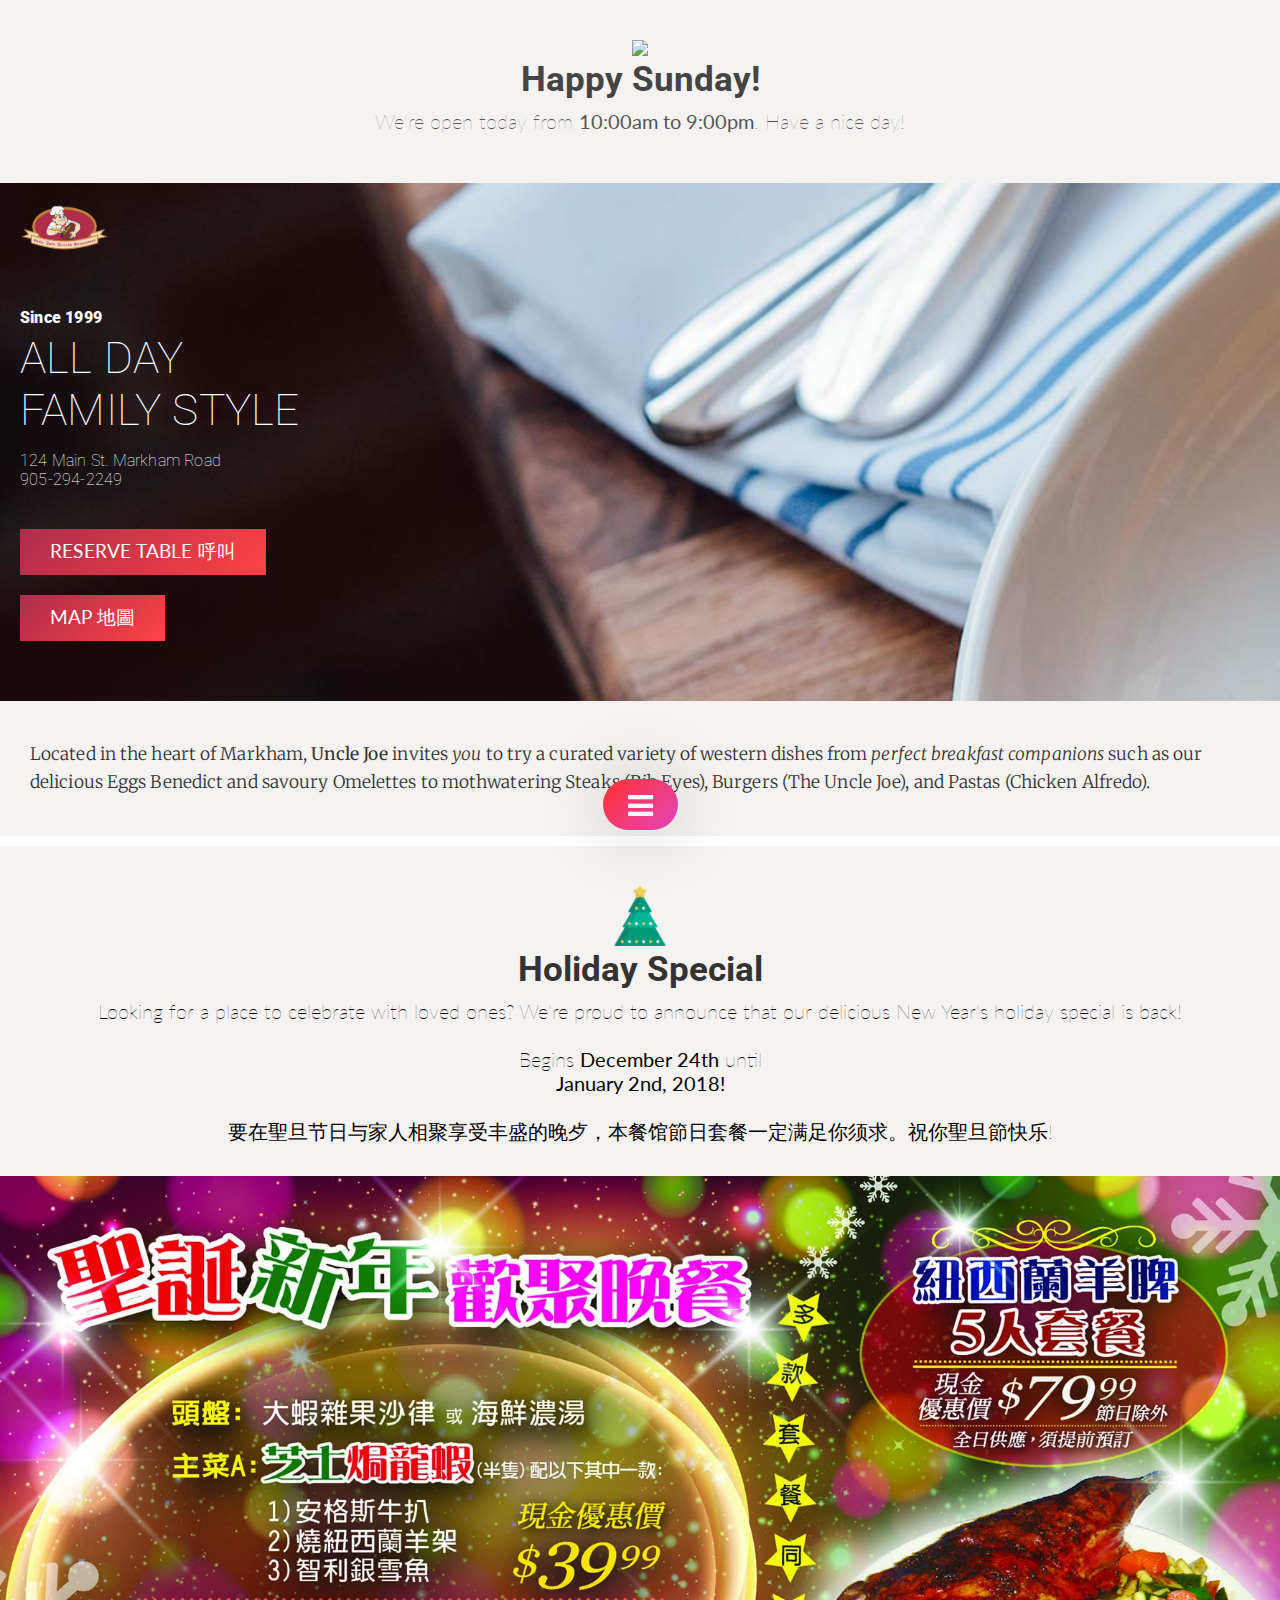
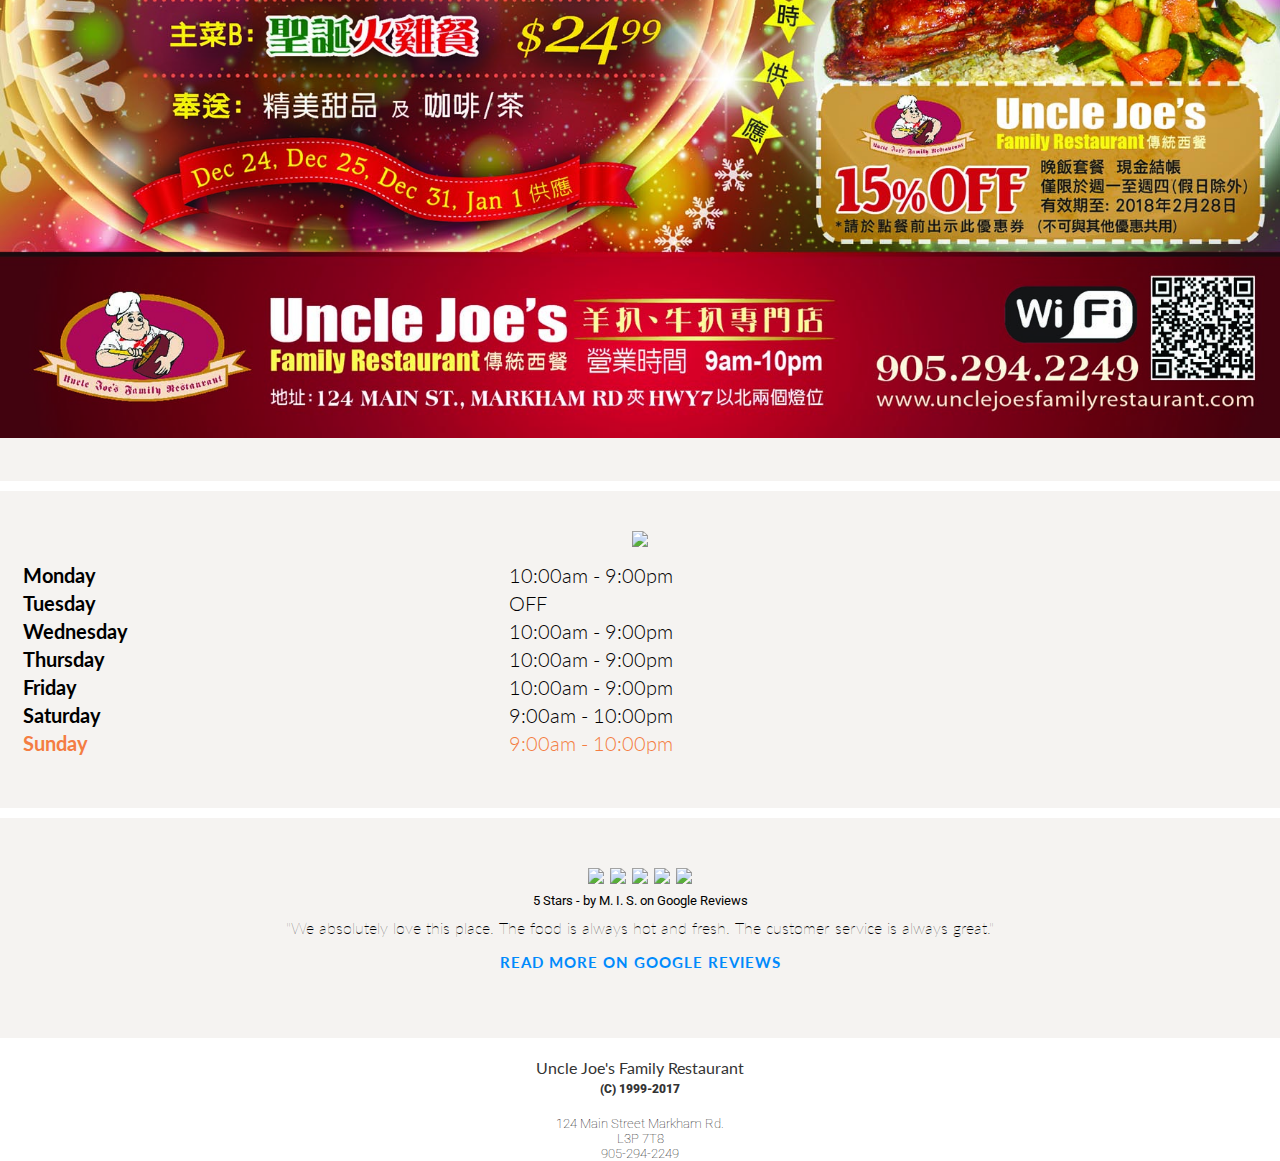
==== index.html @ c47561c3 "decreased happy monday contrast" ====
<!DOCTYPE HTML>
<html>

	<head>
		<title>Uncle Joe's Family Restaurant</title>
        
        <meta charset="UTF-8">
        <meta name="description" content="Free Web tutorials">
        <meta name="keywords" content="HTML,CSS,XML,JavaScript">
        <meta name="author" content="John Doe">
        <meta name="viewport" content="width=device-width, initial-scale=1.0, viewport-fit=cover">
        <META HTTP-EQUIV="CACHE-CONTROL" CONTENT="NO-CACHE">
        <META HTTP-EQUIV="EXPIRES" CONTENT="Mon, 22 Jul 2002 11:12:01 GMT">
        
		<link rel="stylesheet" type="text/css" href="styles.css?v=4" />
        <link href="https://fonts.googleapis.com/icon?family=Material+Icons" rel="stylesheet" />
        <link href="https://maxcdn.bootstrapcdn.com/font-awesome/4.7.0/css/font-awesome.min.css" rel="stylesheet" />
	</head>

	<body>
        
        <div class="navigation" id="nav-btn">
            <div class="navigation-btn">
                <div class="nav-btn-icon"><i class="fa fa-bars fa-2x"></i></div>
            </div>
        </div>
        
        <div class="menu-popup-bg" id="menu-popup-bg"></div>
        
        <div class="menu-popup" id="menu-popup">
            
            <div class="menu-popup-top">
                <div class="menu-popup-header">
                    <img src="logo.png" style="width: 60px">
                </div>

                <div class="menu-popup-links">
                    <div class="menu-popup-singlelink">Uncle Joe's Family Restaurant</div>
                </div>
            </div>
            
            <div class="menu-popup-bottom">
                
                <div class="menu-popup-btn">
                    <img src="emojis/fork_and_knife.png" style="height:45px;">
                    <div class="menu-popup-label">
                        
                    </div>
                </div>
                
                <a href="http://maps.apple.com/?daddr=Uncle+Joe’s+Family+Restaurant&sll=43.8783547,-79.2634692&z=17&t=s" target="_blank">
                    <div class="menu-popup-btn menu-popup-btn-highlight">
                        <i class="fa fa-location-arrow fa-2x" style="menu-popup-icon"></i>
                        <div class="menu-popup-label">
                            Location
                        </div>
                    </div>
                </a>
                
                <a href="tel:+19052942249" target="_blank">
                    <div class="menu-popup-btn">
                        <i class="fa fa-phone fa-2x" style="menu-popup-icon"></i>
                        <div class="menu-popup-label">
                            Call
                        </div>
                    </div>
                </a>
                
            </div>
            
            <div class="menu-popup-bottom">
                <a href="https://www.facebook.com/ujmarkham" target="_blank">
                    <div class="menu-popup-btn">
                        <i class="fa fa-facebook-square fa-2x" style="menu-popup-icon"></i>
                        <div class="menu-popup-label">
                            Facebook
                        </div>
                    </div>
                </a>
                
                <a href="https://www.instagram.com/ujmarkham/" target="_blank">
                    <div class="menu-popup-btn">
                        <i class="fa fa-instagram fa-2x" style="menu-popup-icon"></i>
                        <div class="menu-popup-label">
                            Instagram
                        </div>
                    </div>
                </a>
                
                <div class="menu-popup-btn" id="menu-popup-close">
                    <i class="fa fa-times fa-2x" style="menu-popup-icon"></i>
                    <div class="menu-popup-label">
                        Close
                    </div>
                </div>
            </div>
            
            <div class="menu-popup-spacing-bottom"></div>
            
        </div>
        
        <div class="pod pod-bg-cream" style="text-align: center; margin-top: 0; color:#555">
            <div id="dynamic-emoji">
                
            </div>
            <div class="pod-title" id="dynamic-day" style="color: #444">
                Happy {Day}!
            </div>
            <div class="pod-content" id="dynamic-text">
                {Day text}
            </div>
        </div>
        
		<div class="pad">
            
            <a href="/index.htm">
                <div class="logo">
                    <img src="logo.png" style="height: 50px;">
                </div>
            </a>
            
			<div class="pad-description">
                Since 1999
			</div>

			<div class="pad-title">
                ALL DAY<br>FAMILY STYLE
			</div>
            
            <div class="pad-address">
                124 Main St. Markham Road<br>
                905-294-2249
            </div>
            
            <div class="pad-btn-full">
                <a href="tel:+19052942249">
                    <div class="pad-btn">
                        RESERVE TABLE 呼叫
                    </div>
                </a>
            </div>
            
            <div class="pad-btn-full">
                <a href="http://maps.apple.com/?daddr=Uncle+Joe’s+Family+Restaurant&sll=43.8783547,-79.2634692&z=17&t=s">
                    <div class="pad-btn">
                        MAP 地圖
                    </div>
                </a>
            </div>

		</div>
        
        <div class="pod pod-bg-cream" style="text-align: center; margin-top: 0">
            <div class="pod-content-description">
                Located in the heart of Markham, <b>Uncle Joe</b> invites <i>you</i> to try a curated variety of western dishes from <i>perfect breakfast companions</i> such as our delicious Eggs Benedict and savoury Omelettes to mothwatering Steaks (Rib Eyes), Burgers (The Uncle Joe), and Pastas (Chicken Alfredo).
            </div>
        </div>
        
        <div class="pod pod-bg-cream" style="text-align: center">
            <img src="annual-specials/christmas-tree.png" style="width:60px;">
            <div class="pod-title">
                Holiday Special
            </div>
            <div class="pod-content">
                Looking for a place to celebrate with loved ones? We're proud to announce that our delicious New Year's holiday special is back!<br><br>
                Begins <b>December 24th</b> until<br><b>January 2nd, 2018!</b><br><br>
                
                要在聖旦节日与家人相聚享受丰盛的晚歺，本餐馆節日套餐一定满足你须求。祝你聖旦節快乐!
            </div>
            
            <a href="annual-specials/2017-christmas.jpg">
                <img src="annual-specials/2017-christmas.jpg" style="width: 100%; padding-top: 20px;">
            </a>
        </div>
        
        <div class="pod pod-bg-cream" style="text-align: center">
            <img src="annual-specials/clock.png" style="width:60px;">
            <div class="pod-content" style="text-align: left;">
                <table style="width:100%;">
                    <tr>
                        <th id="day-mon">Monday</th>
                        <th style="font-weight: 300" id="time-mon">10:00am - 9:00pm</th>
                    </tr>
                    <tr>
                        <th id="day-tue">Tuesday</th>
                        <th style="font-weight: 300" id="time-tue">OFF</th>
                    </tr>
                    <tr>
                        <th id="day-wed">Wednesday</th>
                        <th style="font-weight: 300" id="time-wed">10:00am - 9:00pm</th>
                    </tr>
                    <tr>
                        <th id="day-thur">Thursday</th>
                        <th style="font-weight: 300" id="time-thur">10:00am - 9:00pm</th>
                    </tr>
                    <tr>
                        <th id="day-fri">Friday</th>
                        <th style="font-weight: 300" id="time-fri">10:00am - 9:00pm</th>
                    </tr>
                    <tr>
                        <th id="day-sat">Saturday</th>
                        <th style="font-weight: 300" id="time-sat">9:00am - 10:00pm</th>
                    </tr>
                    <tr>
                        <th id="day-sun">Sunday</th>
                        <th style="font-weight: 300" id="time-sun">9:00am - 10:00pm</th>
                    </tr>
                </table>
            </div>
        </div>
        
        <div class="pod">
            
            <div class="pod-content">
                <div class="pod-review">
                    <img src="http://icons.iconarchive.com/icons/paomedia/small-n-flat/256/star-icon.png" class="pod-star">
                    <img src="http://icons.iconarchive.com/icons/paomedia/small-n-flat/256/star-icon.png" class="pod-star">
                    <img src="http://icons.iconarchive.com/icons/paomedia/small-n-flat/256/star-icon.png" class="pod-star">
                    <img src="http://icons.iconarchive.com/icons/paomedia/small-n-flat/256/star-icon.png" class="pod-star">
                    <img src="http://icons.iconarchive.com/icons/paomedia/small-n-flat/256/star-icon.png" class="pod-star">
                    <div class="pod-review-stars">
                        5 Stars - by M. I. S. on Google Reviews
                    </div>
                    <div class="pod-review-review">
                        "We absolutely love this place. The food is always hot and fresh. The customer service is always great."
                    </div>
                    <a href="https://g.co/kgs/nh6HyL" target="_blank">
                        <div class="pod-btn">
                            READ MORE ON GOOGLE REVIEWS
                        </div>
                    </a>
                </div>
            </div>
        
        </div>
        
        <div class="footer">
            <div class="footer-text">
                Uncle Joe's Family Restaurant
            </div>
            <div class="footer-year">
                (C) 1999-2017
            </div>
            <div class="footer-address">
                124 Main Street Markham Rd.<br>
                L3P 7T8<br>
                905-294-2249
            </div>
        </div>
        
        <script src="https://ajax.googleapis.com/ajax/libs/jquery/3.2.1/jquery.min.js"></script>
        <script src="script.js?v=5"></script>
	</body>

</html>
---- styles.css ----
@import url('https://fonts.googleapis.com/css?family=Roboto:100,400,700,500|Lato:300,400|Merriweather:300');

html{
    height: 100%;
    width: 100%;
}

a {
    text-decoration: none;
}

body{
    padding: 0;
    margin: 0;
    background-color: #fff;
    height: 100%;
    width: 100%;
}

.navigation{
    position: fixed;
    z-index: 100;
    color: white;
    top: 20px;
    transition: 0.5s ease;
}

.nav-btn-icon{
    display: block;
    padding-top: 1pt;
}
.nav-btn-text{
    display: inline-block;
    padding-left: 5px;
    padding-top: 2px;
}

.navigation-btn{
    display: flex;
    vertical-align: middle;
    padding: 10px;
    padding-left: 25px;
    padding-right: 25px;
    
    /* Permalink - use to edit and share this gradient: http://colorzilla.com/gradient-editor/#ff3232+0,e244bb+100 */
    background: #ff3232; /* Old browsers */
    background: -moz-linear-gradient(-45deg, #ff3232 0%, #e244bb 100%); /* FF3.6-15 */
    background: -webkit-linear-gradient(-45deg, #ff3232 0%,#e244bb 100%); /* Chrome10-25,Safari5.1-6 */
    background: linear-gradient(135deg, #ff3232 0%,#e244bb 100%); /* W3C, IE10+, FF16+, Chrome26+, Opera12+, Safari7+ */
    filter: progid:DXImageTransform.Microsoft.gradient( startColorstr='#ff3232', endColorstr='#e244bb',GradientType=1 ); /* IE6-9 fallback on horizontal gradient */
    
    font-family: "Roboto";
    letter-spacing: 0.8;
    font-size: 11pt;
    border-radius: 100px;
    color: #fff;
    
    -webkit-box-shadow: 0px 0px 75px -10px rgba(0,0,0,0.4);
    -moz-box-shadow: 0px 0px 75px -10px rgba(0,0,0,0.4);
    box-shadow: 0px 0px 75px -10px rgba(0,0,0,0.4);
    
    cursor: pointer;
}


.menu-popup{
    position: fixed;
    width: 100%;
    background-color: white;
    font-family: 'Roboto';
    border-radius: 15px 15px 0px 0px;
    visibility: hidden;
    transition: 0.5s ease;
    z-index: 110;
}

.menu-popup-bg{
    width: 100%;
    height: 100%;
    background-color: rgba(0,0,0,0.5);
    position: fixed;
    z-index: 101;
    visibility: hidden;
    transition: 0.2s ease;
}

.menu-popup-top{
    display: flex;
    padding-left: 20px;
    padding-right: 20px;
    
    border-bottom-style: solid;
    border-bottom-width: 1pt;
    border-bottom-color: #ddd;
    
    margin-bottom: 10px;
}

.menu-popup-header{
    display: inline-block;
    padding-top: 10px;
    padding-bottom: 10px;
    text-align: left;
}

.menu-popup-links{
    display:inline-block;
    padding-top: 17px;
}

.menu-popup-singlelink{
    display: inline-block;
    font-family: 'Lato';
    font-weight: '400';
    letter-spacing: 0.5pt;
    color: #ae2d4b;
    padding-left: 14px;
    font-size: 11pt;
    /* cursor: pointer; */
}

.menu-popup-bottom{
    padding-left: 20px;
    padding-right: 20px;
    text-align: center;
    padding-bottom: 10px;
}


.menu-popup-spacing-bottom{
    padding: 20px;
}

.menu-popup-btn{
    color: #444;
    display: inline-block;
    background-color: #F5F3F1;
    width: 30%;
    text-align: center;
    padding-top: 5px;
    padding-bottom: 5px;
    border-radius: 5px;
    color: #ae2d4b;
    margin-right: 3px;
    cursor: pointer;
}

.menu-popup-btn-highlight{
    background: linear-gradient(135deg, #ff3232 0%,#e244bb 100%);
    color: #fff;
}

.menu-popup-icon{
    font-size: 56px !important;
}

.menu-popup-label{
    text-align: center;
    font-size: 10pt;
    font-weight: '100';
}

.pad{
    background-image: url('photos/header-sushi-thing.jpg'); /* https://urbandine.templates.editmysite.com/uploads/8/9/5/0/89502725/background-images/39374136.png */
    background-size: cover;
    
    padding-left: 20px;
    padding-bottom: 40px;
    padding-right: 20px;
    color: white;
    font-family: 'Roboto';
    letter-spacing: 0.2px;
}


.logo{
    margin-top: 20px;
    display: inline-block;
    font-family: 'Roboto';
    font-weight: 700;
    font-size: 14pt;
    color: #fff;
    letter-spacing: 0.6px;
}

.pad-description{
    padding-top: 50px;
    font-weight: 900;
}

.pad-address{
    padding-top: 15px;
    font-weight: 100;
    padding-bottom: 40px;
}

.pad-title{
    padding-top: 5px;
    font-weight: 100;
    font-size: 33pt;
}

.pad-btn-full{
    display: block;
}

.pad-btn{
    display: inline-block;
    padding: 10px;
    padding-left: 30px;
    padding-right: 30px;
    background-color: #fff;
    color: #333;
    font-family: 'Lato';
    
    /* Permalink - use to edit and share this gradient: http://colorzilla.com/gradient-editor/#ae2d4b+0,ff4245+100 */
    background: #ae2d4b; /* Old browsers */
    background: -moz-linear-gradient(-45deg, #ae2d4b 0%, #ff4245 100%); /* FF3.6-15 */
    background: -webkit-linear-gradient(-45deg, #ae2d4b 0%,#ff4245 100%); /* Chrome10-25,Safari5.1-6 */
    background: linear-gradient(135deg, #ae2d4b 0%,#ff4245 100%); /* W3C, IE10+, FF16+, Chrome26+, Opera12+, Safari7+ */
    filter: progid:DXImageTransform.Microsoft.gradient( startColorstr='#ae2d4b', endColorstr='#ff4245',GradientType=1 ); /* IE6-9 fallback on horizontal gradient */
    color: #fff;
    font-size: 14pt;
    
    margin-bottom: 20px;
}

.pad-btn:hover{
    margin-bottom: 0px;
    border-bottom: solid;
    border-width: 3px; /* .pad-btn's margin-bottom minus 3 */
    margin-bottom: 17px;
    border-color: #fff;
}

.pad-btn-clear{
    font-size: 10pt;
    margin-top: 30px;
    margin-right: 5px;
    display: inline-block;
    padding: 10px;
    padding-left: 20px;
    padding-right: 20px;
    color: #fff;
    border-width: 1px;
    border-bottom: solid;
    border-bottom-color: #B20606;
    border-color: rgba(255,255,255,0.7);;
    background-color: rgba(255,255,255,0.15);
    font-family: 'Lato';
    transition: 0.5s ease;
}

.pad-btn-clear:active{
    transition: 0.5s ease;
    background-color: rgba(255,255,255,0.5);
}

.pad-btn-clear:hover{
    transition: 0.5s ease;
    background-color: rgba(255,255,255,0.5);
}

.pod{
    background-color: #F5F3F1;
    margin-top: 10px;
    padding-top: 20px;
    padding-bottom: 20px;
    font-family: 'Lato';
    
    padding-top: 40px;
    padding-bottom: 40px;
}

.pod-subtitle{
    text-align: center;
    font-size: 10pt;
    font-family: 'Roboto';
    font-weight: 100;
    letter-spacing: 0.3px;
    color: #444;
    padding-bottom:10px;
}

.pod-star{
    width: 20px;
    padding-bottom: 5px;
}

.pod-title{
    font-size: 26pt;
    font-weight: 100;
    padding-left: 20px;
    padding-right: 20px;
    font-family: 'Roboto';
    color: #333;
    font-weight: 700;
}

.pod-content{
    padding-top: 10px;
    padding-bottom: 10px;
    padding-left: 20px;
    padding-right: 20px;
    font-family: 'Lato';
    font-weight: 100;
    font-size: 15pt;
}

.pod-content-description{
    padding-left: 30px;
    padding-right: 30px;
    text-align: left;
    font-family: 'Merriweather';
    font-weight: 100;
    font-size: 13pt;
    line-height: 1.6;
    letter-spacing: 0.1px;
    color: #333;
}

.pod-review{
    text-align: center;
}
.pod-review-stars{
    font-weight: 400;
    font-family: 'Roboto';
    letter-spacing: 0.5;
    font-size: 10pt;
}

.pod-review-review{
    margin-top: 10px;
    font-size: 12pt;
    font-family: 'Lato';
    font-weight: 100;
    padding-left: 20px;
    padding-right: 20px;
}

.pod-btn{
    display: inline-block;
    padding: 17px;
    padding-left: 35px;
    padding-right: 35px;
    color: #008AFC;
    font-family: 'Lato';
    font-weight: 700;
    letter-spacing: 1px;
    font-size: 11pt;
    border-radius: 150px;
}
.pod-review-source{
    
}

.pod-bg-cream{
    background-color: #F5F3F1;
}

.footer{
    margin: 20px;
    text-align: center;
    margin-bottom:140px;
}

.footer-text{
    font-family: 'Lato';
    color: #333;
}

.footer-year{
    font-family: 'Roboto';
    font-weight: 900;
    font-size: 9pt;
    letter-spacing: 0.5;
    padding-top: 5px;
    color: #333;
}

.footer-address{
    font-family: 'Roboto';
    font-weight: 100;
    padding-top: 20px;
    font-size: 10pt;
}
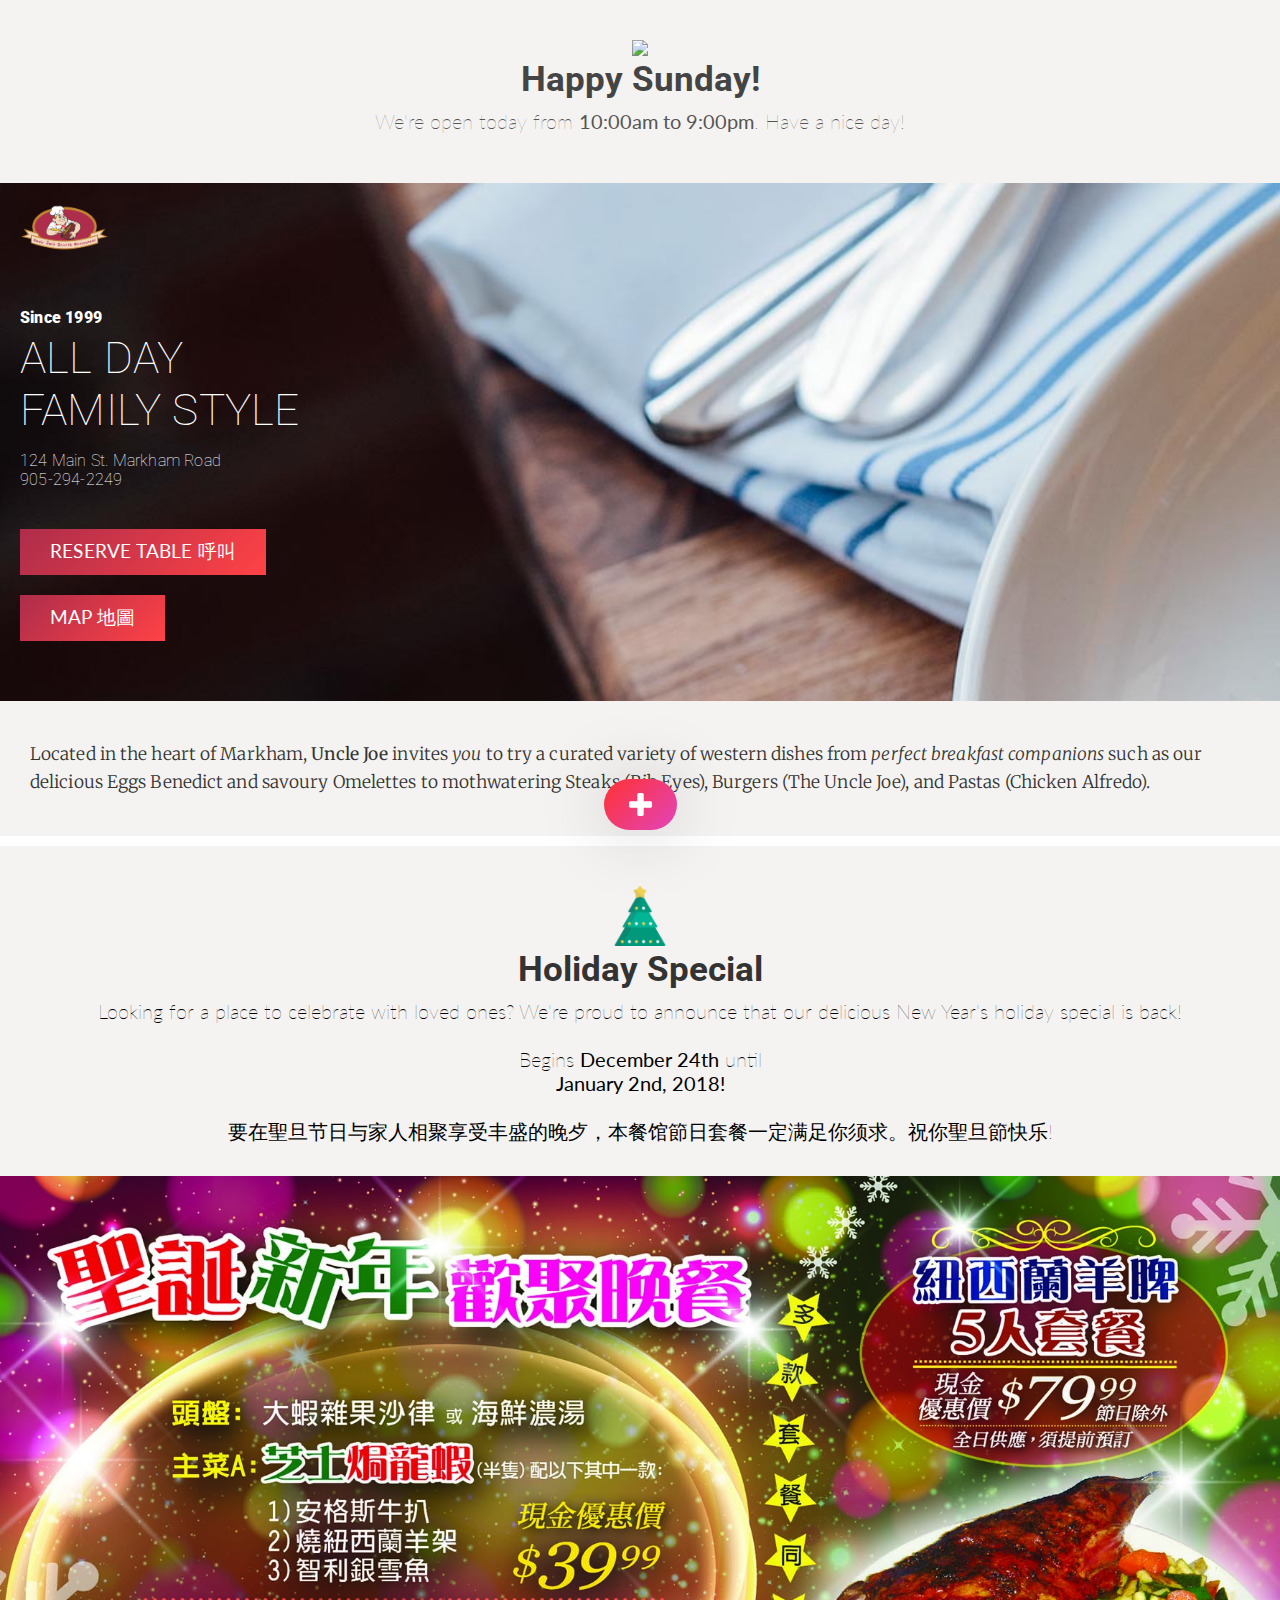
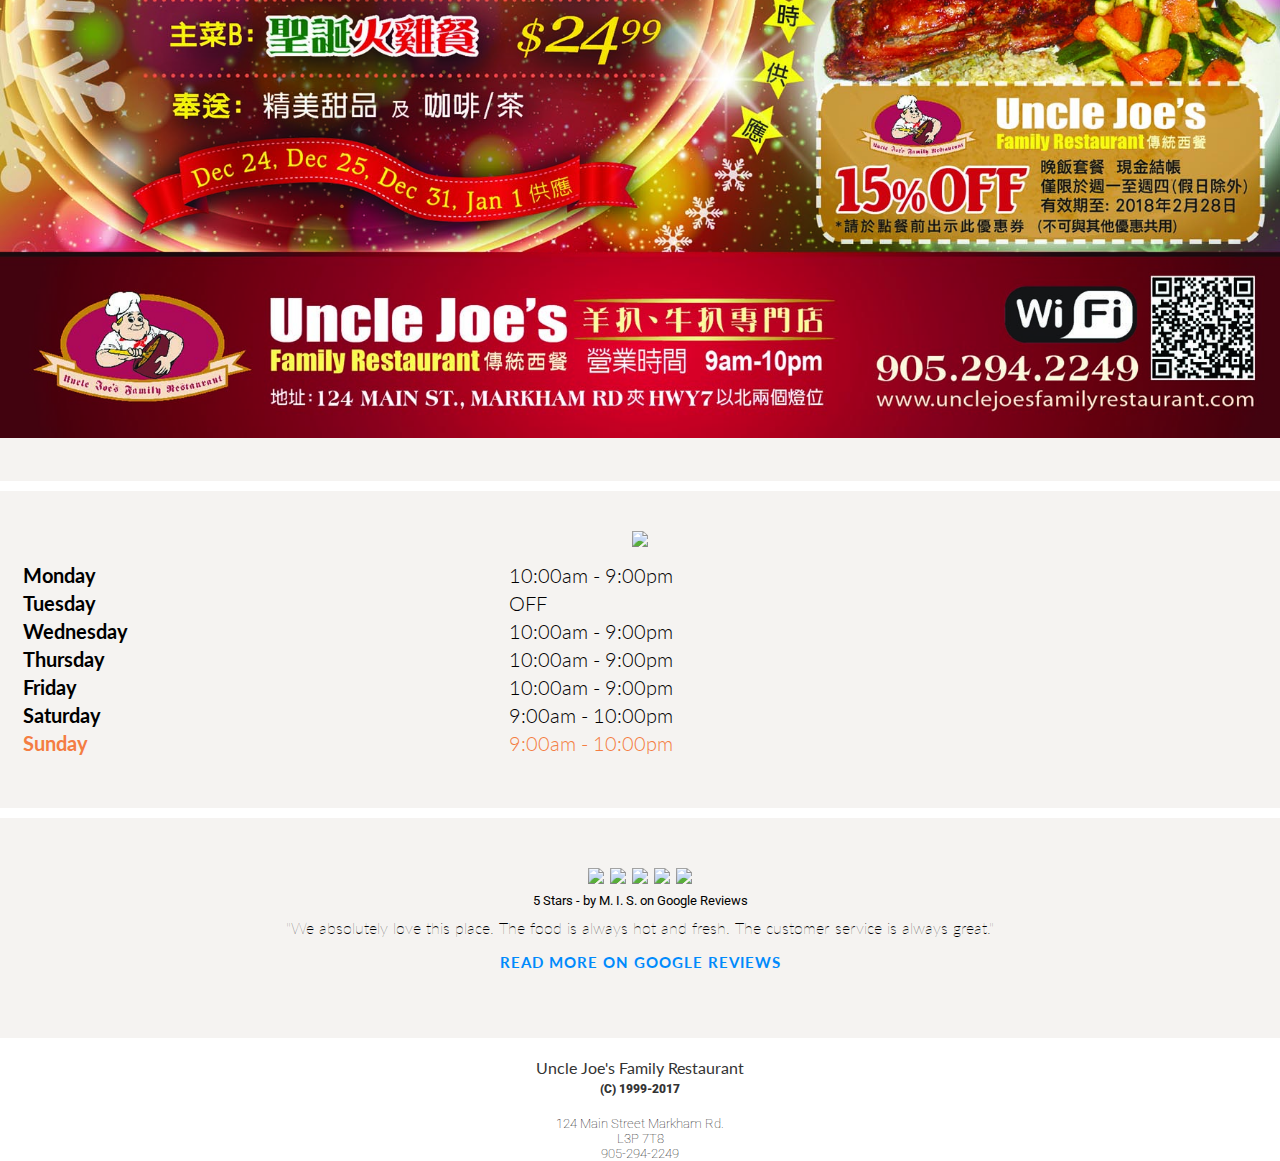
==== commit 7688fba8: "fixed invisible phone num" ====
--- a/index.html
+++ b/index.html
@@ -9,10 +9,8 @@
         <meta name="keywords" content="HTML,CSS,XML,JavaScript">
         <meta name="author" content="John Doe">
         <meta name="viewport" content="width=device-width, initial-scale=1.0, viewport-fit=cover">
-        <META HTTP-EQUIV="CACHE-CONTROL" CONTENT="NO-CACHE">
-        <META HTTP-EQUIV="EXPIRES" CONTENT="Mon, 22 Jul 2002 11:12:01 GMT">
-        
-		<link rel="stylesheet" type="text/css" href="styles.css?v=4" />
+        
+		<link rel="stylesheet" type="text/css" href="styles.css?v=7" />
         <link href="https://fonts.googleapis.com/icon?family=Material+Icons" rel="stylesheet" />
         <link href="https://maxcdn.bootstrapcdn.com/font-awesome/4.7.0/css/font-awesome.min.css" rel="stylesheet" />
 	</head>
@@ -21,7 +19,7 @@
         
         <div class="navigation" id="nav-btn">
             <div class="navigation-btn">
-                <div class="nav-btn-icon"><i class="fa fa-bars fa-2x"></i></div>
+                <div class="nav-btn-icon"><i class="fa fa-plus fa-2x"></i></div>
             </div>
         </div>
         
@@ -249,7 +247,7 @@
         </div>
         
         <script src="https://ajax.googleapis.com/ajax/libs/jquery/3.2.1/jquery.min.js"></script>
-        <script src="script.js?v=5"></script>
+        <script src="script.js?v=7"></script>
 	</body>
 
 </html>--- a/styles.css
+++ b/styles.css
@@ -128,7 +128,7 @@
 
 
 .menu-popup-spacing-bottom{
-    padding: 20px;
+    padding: 40px;
 }
 
 .menu-popup-btn{
@@ -192,6 +192,7 @@
     padding-top: 15px;
     font-weight: 100;
     padding-bottom: 40px;
+    color: white;
 }
 
 .pad-title{
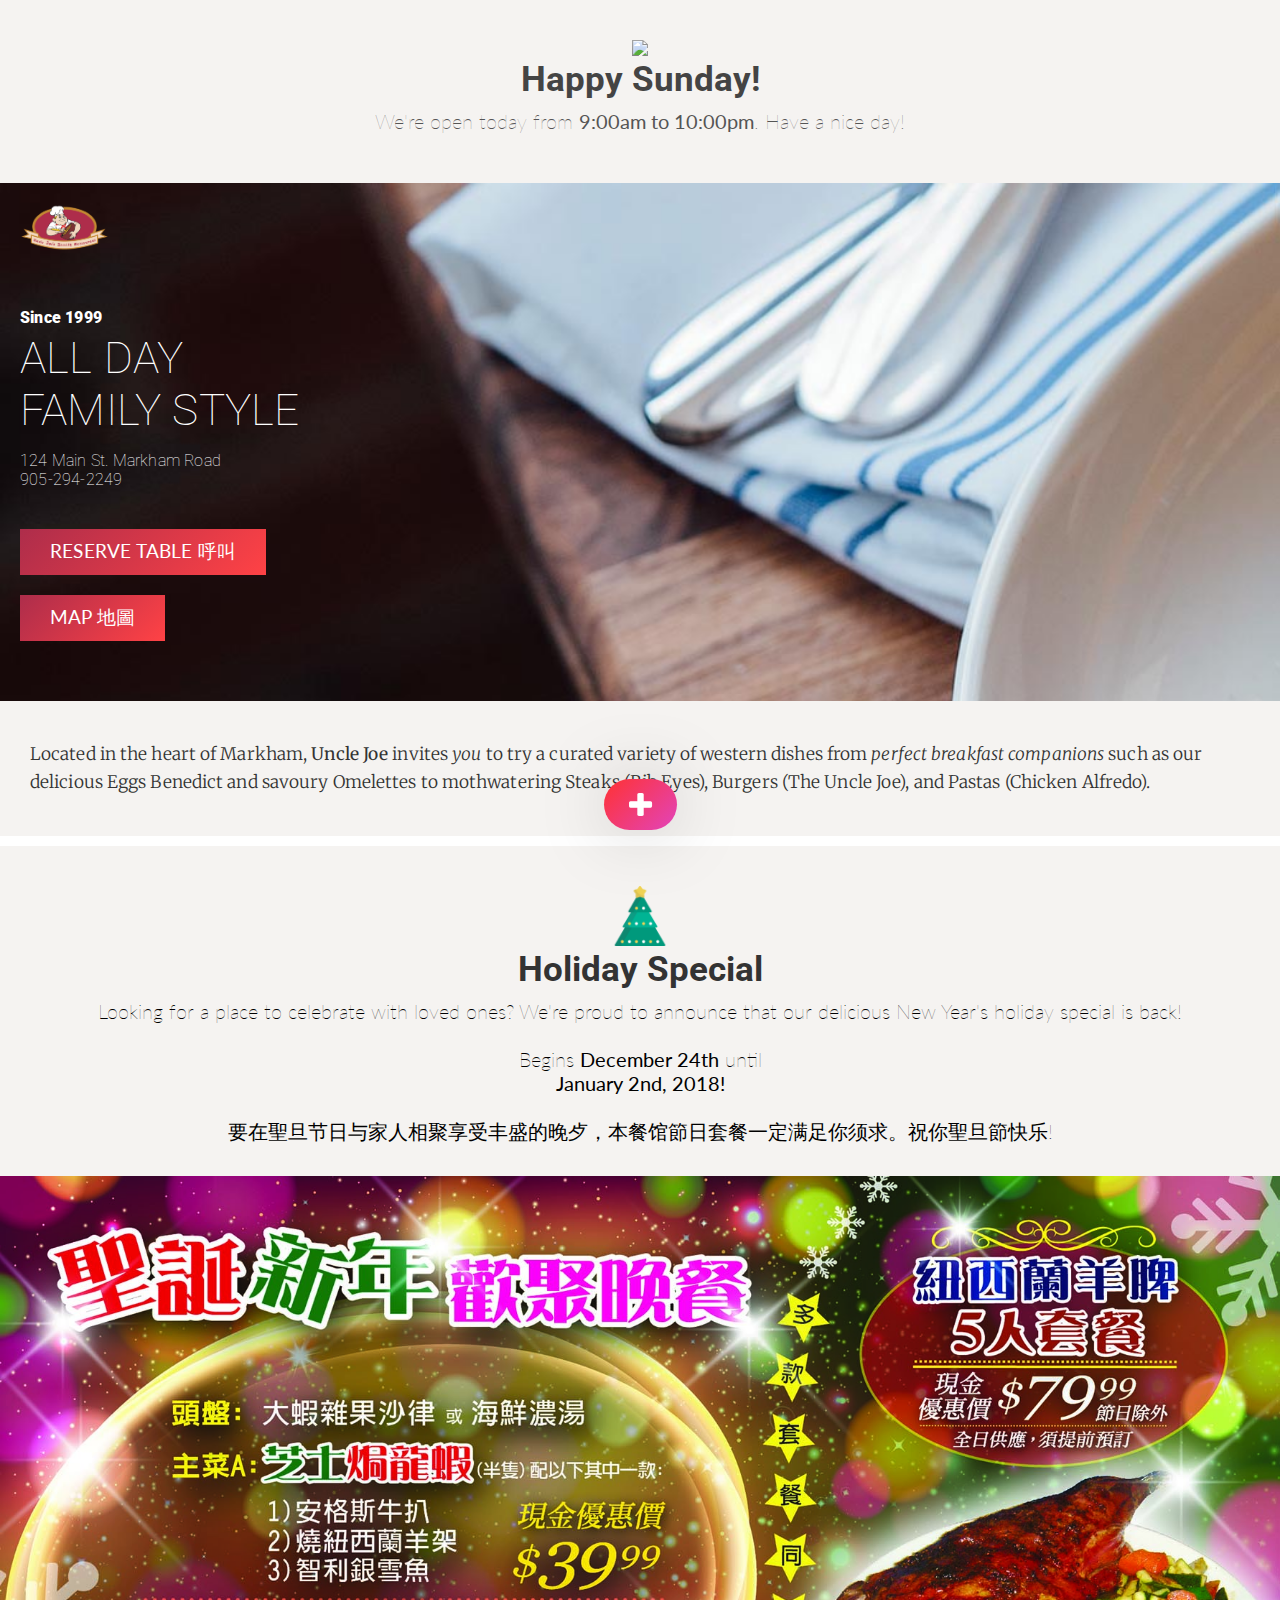
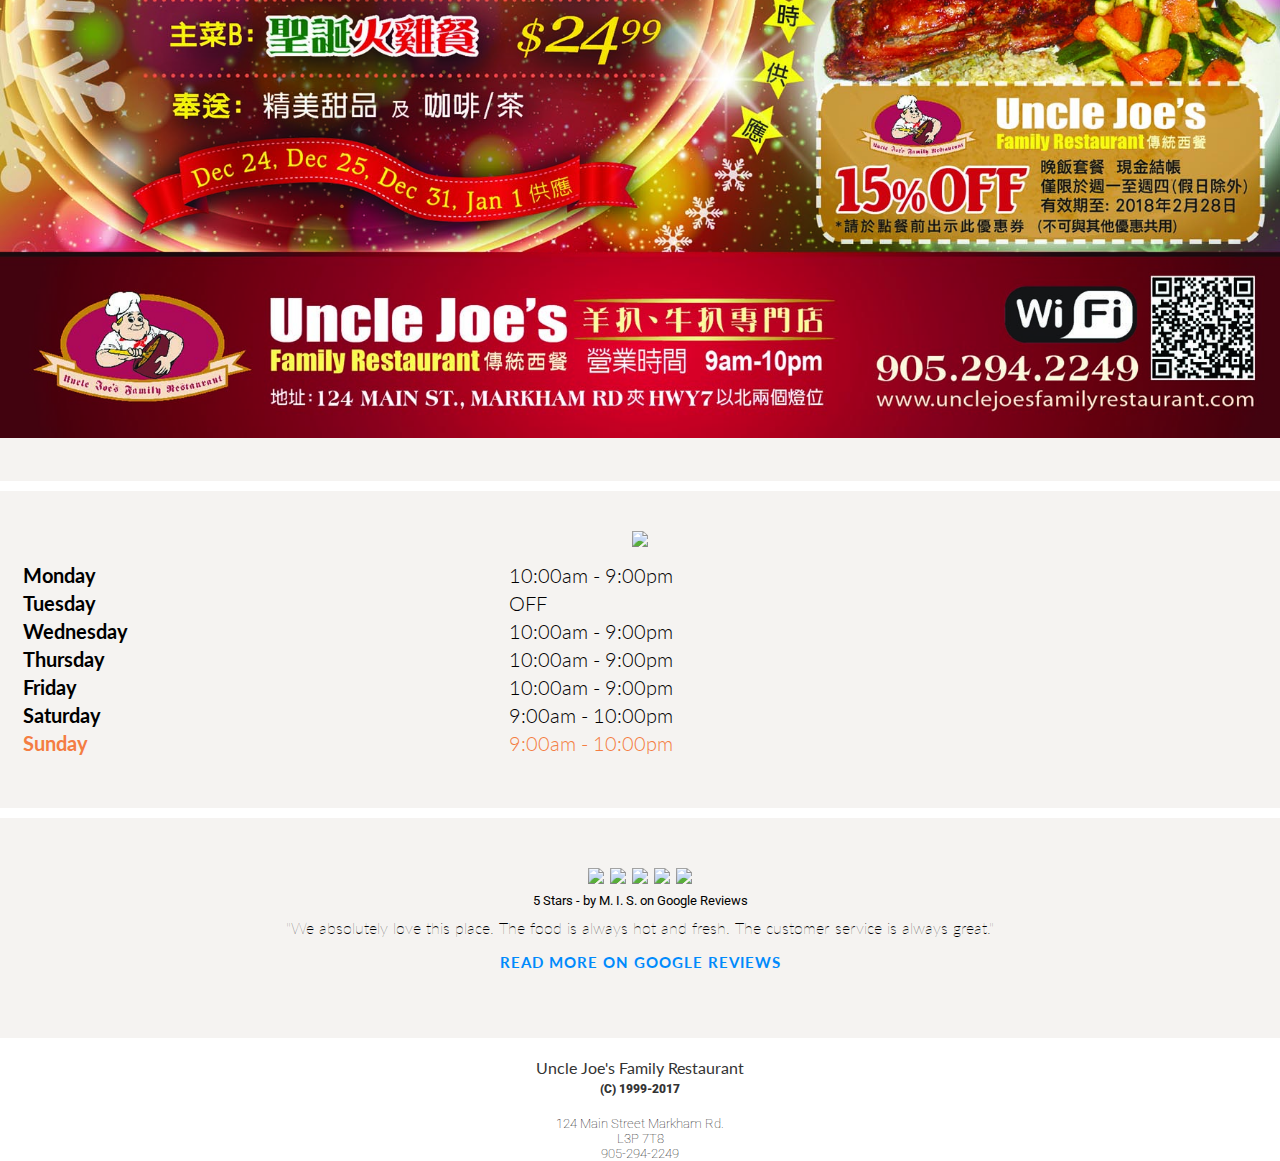
==== commit 61a9d900: "fixed day text" ====
--- a/index.html
+++ b/index.html
@@ -247,7 +247,7 @@
         </div>
         
         <script src="https://ajax.googleapis.com/ajax/libs/jquery/3.2.1/jquery.min.js"></script>
-        <script src="script.js?v=7"></script>
+        <script src="script.js?v=8"></script>
 	</body>
 
 </html>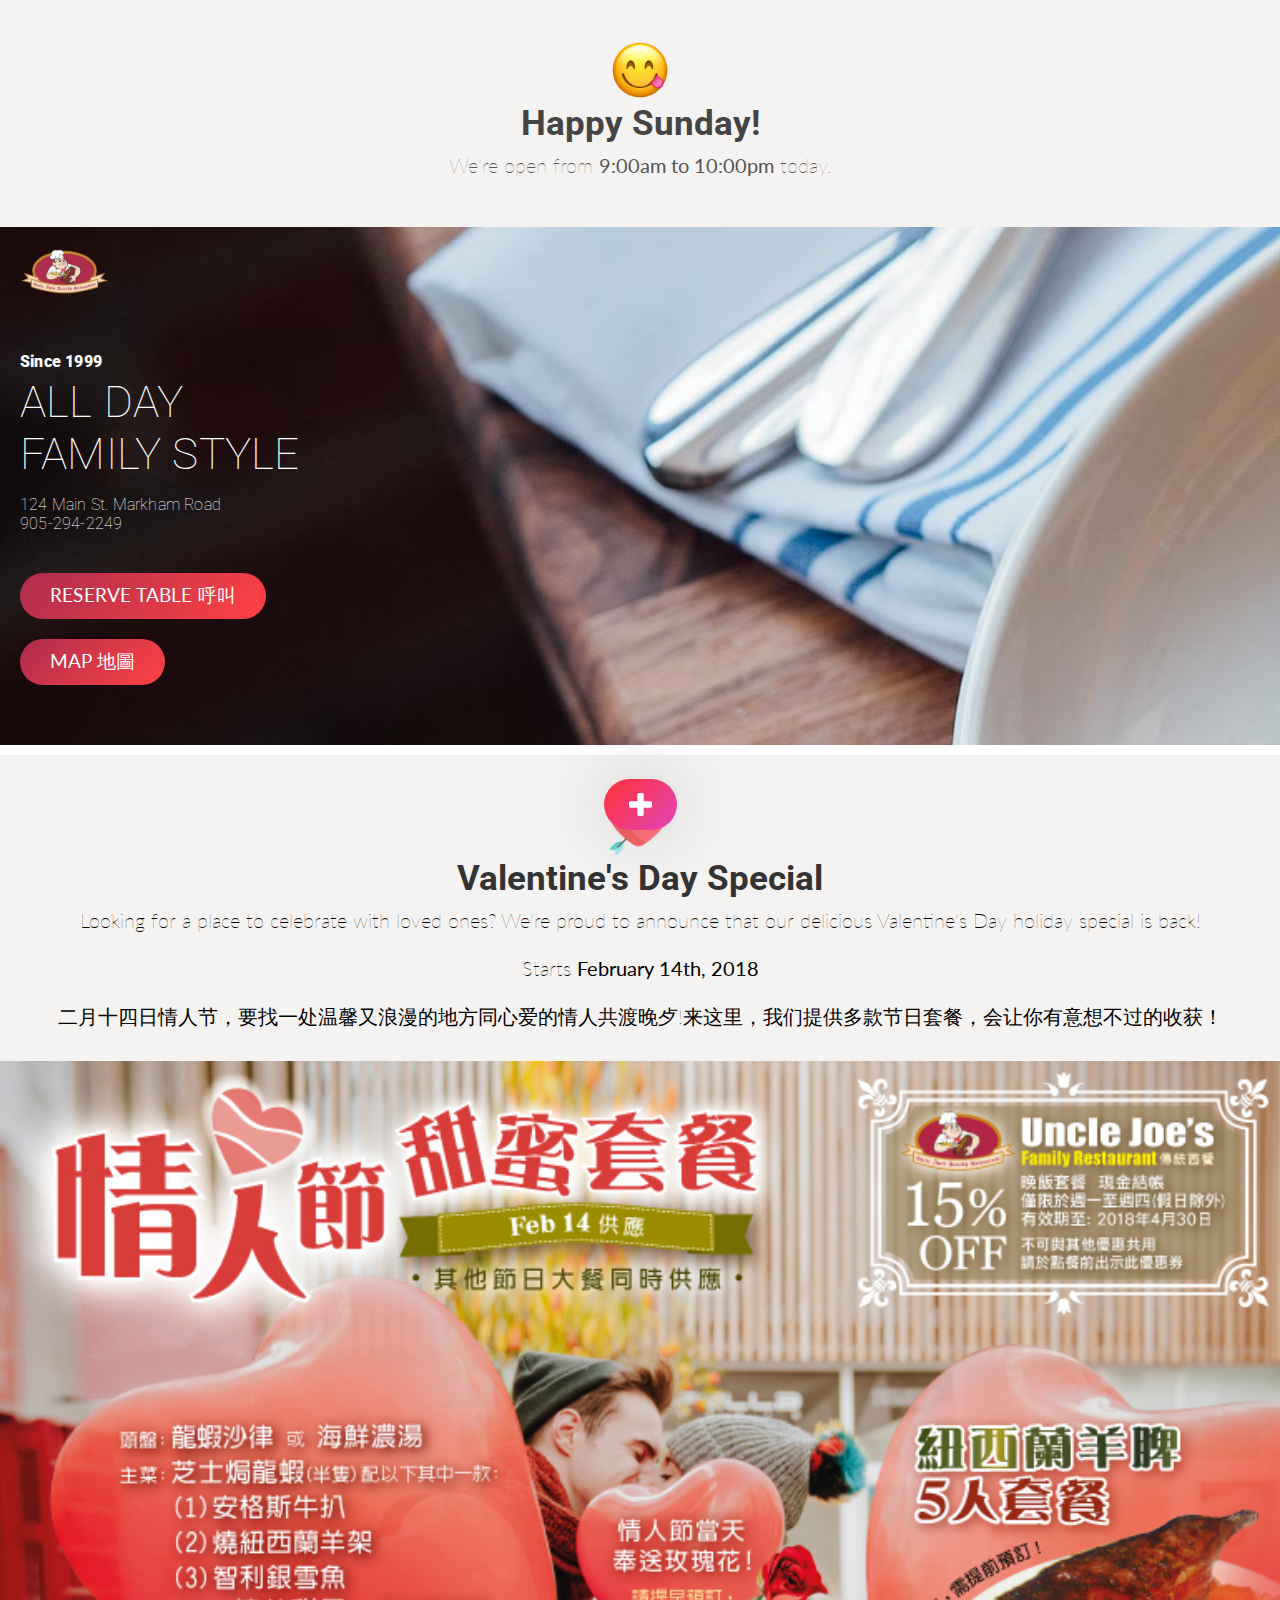
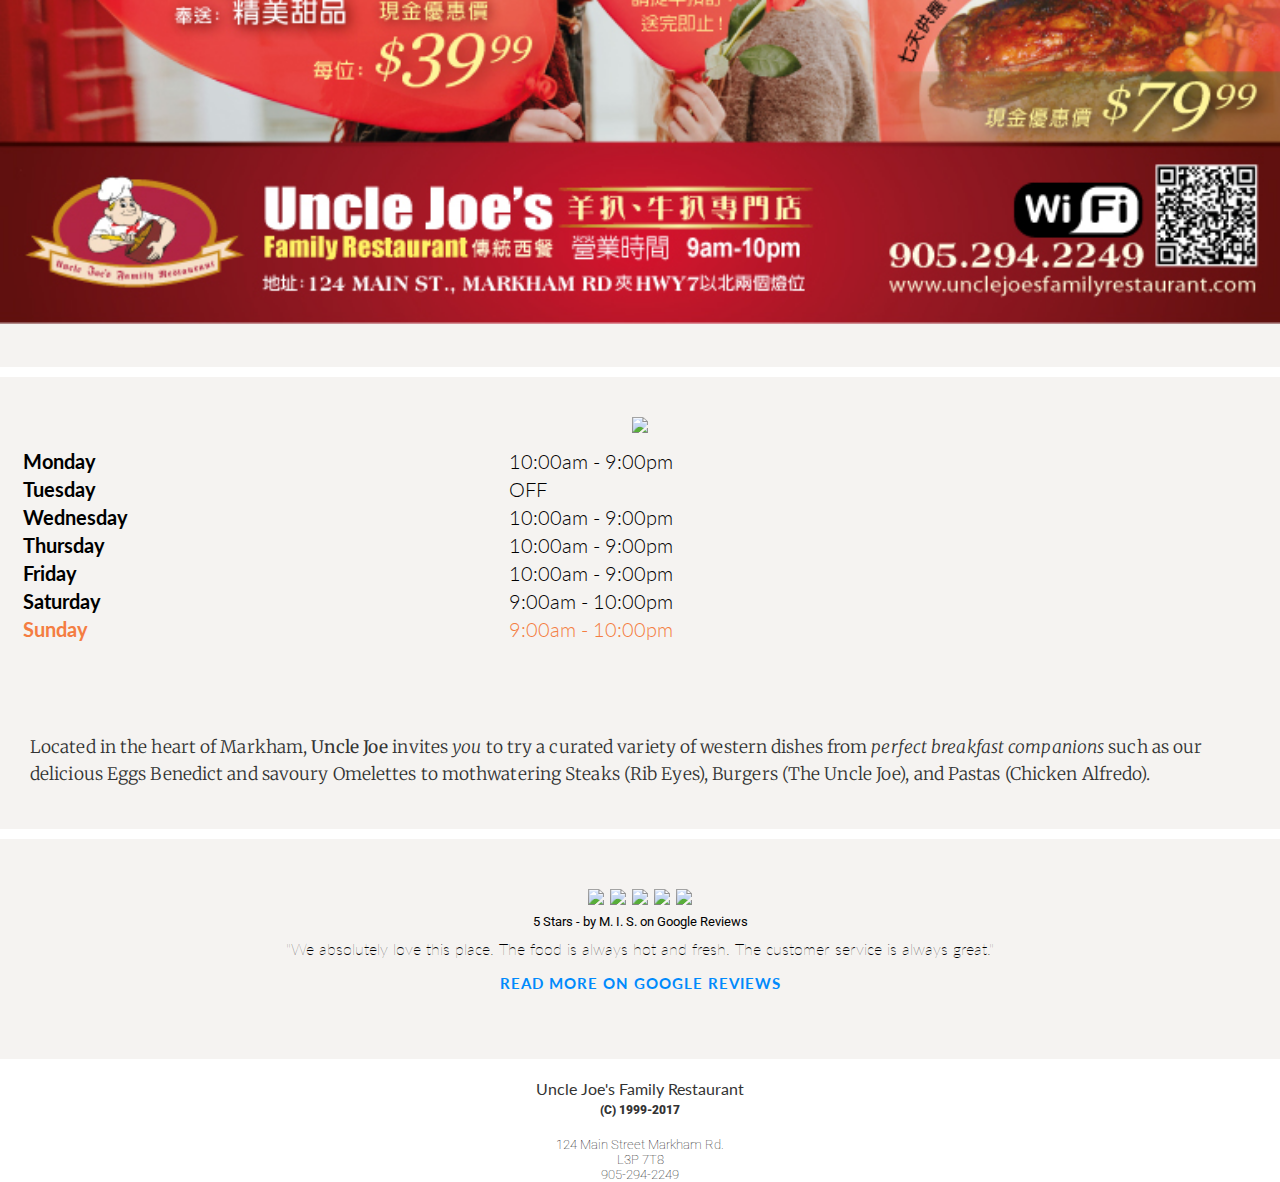
==== commit f4ae7a7a: "Valentines Day" ====
--- a/index.html
+++ b/index.html
@@ -5,13 +5,12 @@
 		<title>Uncle Joe's Family Restaurant</title>
         
         <meta charset="UTF-8">
-        <meta name="description" content="Free Web tutorials">
+        <meta name="description" content="Located on Main St. Uncle Joe invites you to try a curated variety of western dishes from perfect breakfast companions such as our delicious Eggs Benedict and savoury Omelettes to mothwatering Steaks (Rib Eyes), Burgers (The Uncle Joe), and Pastas (Chicken Alfredo).">
         <meta name="keywords" content="HTML,CSS,XML,JavaScript">
-        <meta name="author" content="John Doe">
+        <meta name="author" content="Mogen Cheng">
         <meta name="viewport" content="width=device-width, initial-scale=1.0, viewport-fit=cover">
         
 		<link rel="stylesheet" type="text/css" href="styles.css?v=7" />
-        <link href="https://fonts.googleapis.com/icon?family=Material+Icons" rel="stylesheet" />
         <link href="https://maxcdn.bootstrapcdn.com/font-awesome/4.7.0/css/font-awesome.min.css" rel="stylesheet" />
 	</head>
 
@@ -148,12 +147,7 @@
 
 		</div>
         
-        <div class="pod pod-bg-cream" style="text-align: center; margin-top: 0">
-            <div class="pod-content-description">
-                Located in the heart of Markham, <b>Uncle Joe</b> invites <i>you</i> to try a curated variety of western dishes from <i>perfect breakfast companions</i> such as our delicious Eggs Benedict and savoury Omelettes to mothwatering Steaks (Rib Eyes), Burgers (The Uncle Joe), and Pastas (Chicken Alfredo).
-            </div>
-        </div>
-        
+        <!-- Holiday Special
         <div class="pod pod-bg-cream" style="text-align: center">
             <img src="annual-specials/christmas-tree.png" style="width:60px;">
             <div class="pod-title">
@@ -170,6 +164,25 @@
                 <img src="annual-specials/2017-christmas.jpg" style="width: 100%; padding-top: 20px;">
             </a>
         </div>
+        -->
+        
+        <!-- Valentines Day Special -->
+        <div class="pod pod-bg-cream" style="text-align: center">
+            <img src="annual-specials/heart-outline.png" style="width:60px;">
+            <div class="pod-title">
+                Valentine's Day Special
+            </div>
+            <div class="pod-content">
+                Looking for a place to celebrate with loved ones? We're proud to announce that our delicious Valentine's Day holiday special is back!<br><br>
+                Starts <b>February 14th, 2018</b><br><br>
+                
+                二月十四日情人节，要找一处温馨又浪漫的地方同心爱的情人共渡晚歺!来这里，我们提供多款节日套餐，会让你有意想不过的收获！
+            </div>
+            
+            <a href="annual-specials/2018-valentines.jpg">
+                <img src="annual-specials/2018-valentines.jpg" style="width: 100%; padding-top: 20px;">
+            </a>
+        </div>
         
         <div class="pod pod-bg-cream" style="text-align: center">
             <img src="annual-specials/clock.png" style="width:60px;">
@@ -207,6 +220,12 @@
             </div>
         </div>
         
+        <div class="pod pod-bg-cream" style="text-align: center; margin-top: 0">
+            <div class="pod-content-description">
+                Located in the heart of Markham, <b>Uncle Joe</b> invites <i>you</i> to try a curated variety of western dishes from <i>perfect breakfast companions</i> such as our delicious Eggs Benedict and savoury Omelettes to mothwatering Steaks (Rib Eyes), Burgers (The Uncle Joe), and Pastas (Chicken Alfredo).
+            </div>
+        </div>
+        
         <div class="pod">
             
             <div class="pod-content">
@@ -247,7 +266,7 @@
         </div>
         
         <script src="https://ajax.googleapis.com/ajax/libs/jquery/3.2.1/jquery.min.js"></script>
-        <script src="script.js?v=8"></script>
+        <script src="script.js?v=9"></script>
 	</body>
 
 </html>--- a/styles.css
+++ b/styles.css
@@ -195,6 +195,17 @@
     color: white;
 }
 
+.pad-address:link{
+    color: white;
+}
+.pad-address:active{
+    color: white;
+}
+.pad-address:visited{
+    color: white;
+}
+
+
 .pad-title{
     padding-top: 5px;
     font-weight: 100;
@@ -209,6 +220,7 @@
     display: inline-block;
     padding: 10px;
     padding-left: 30px;
+    border-radius: 40px;
     padding-right: 30px;
     background-color: #fff;
     color: #333;
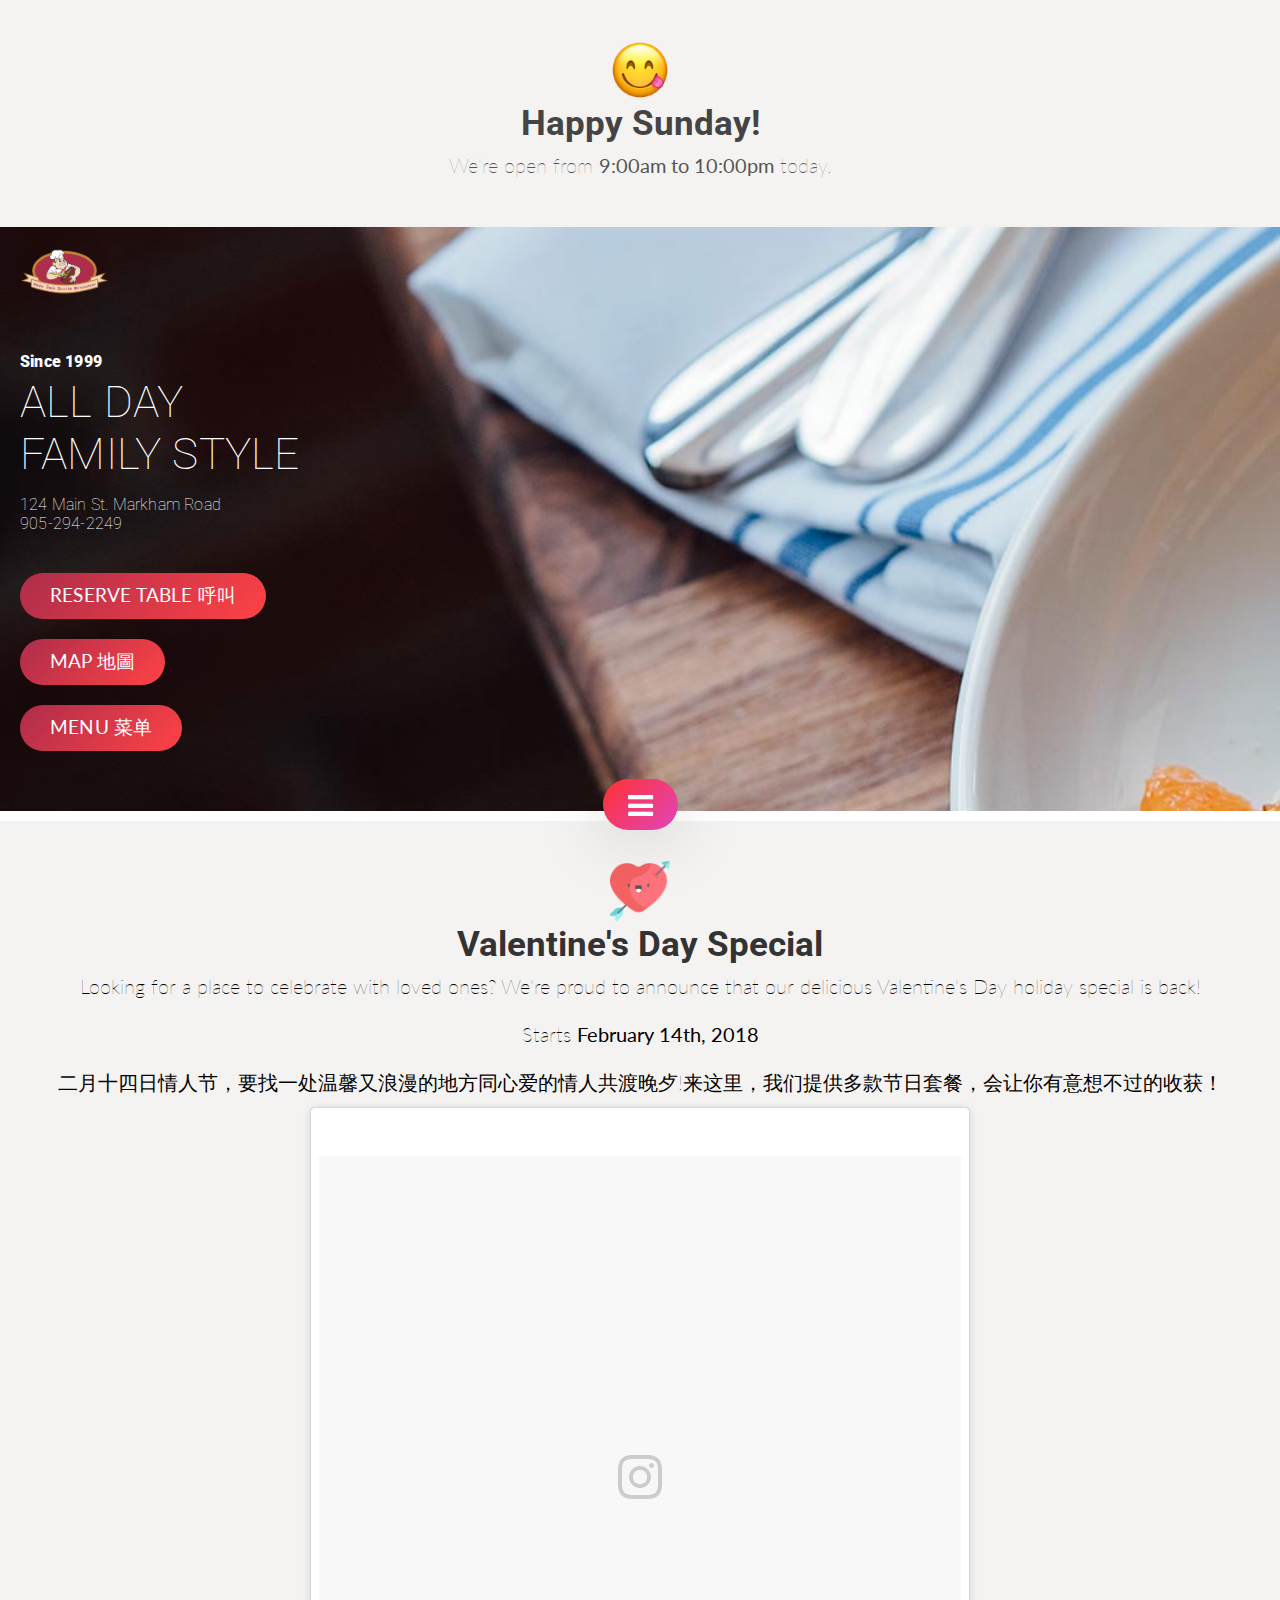
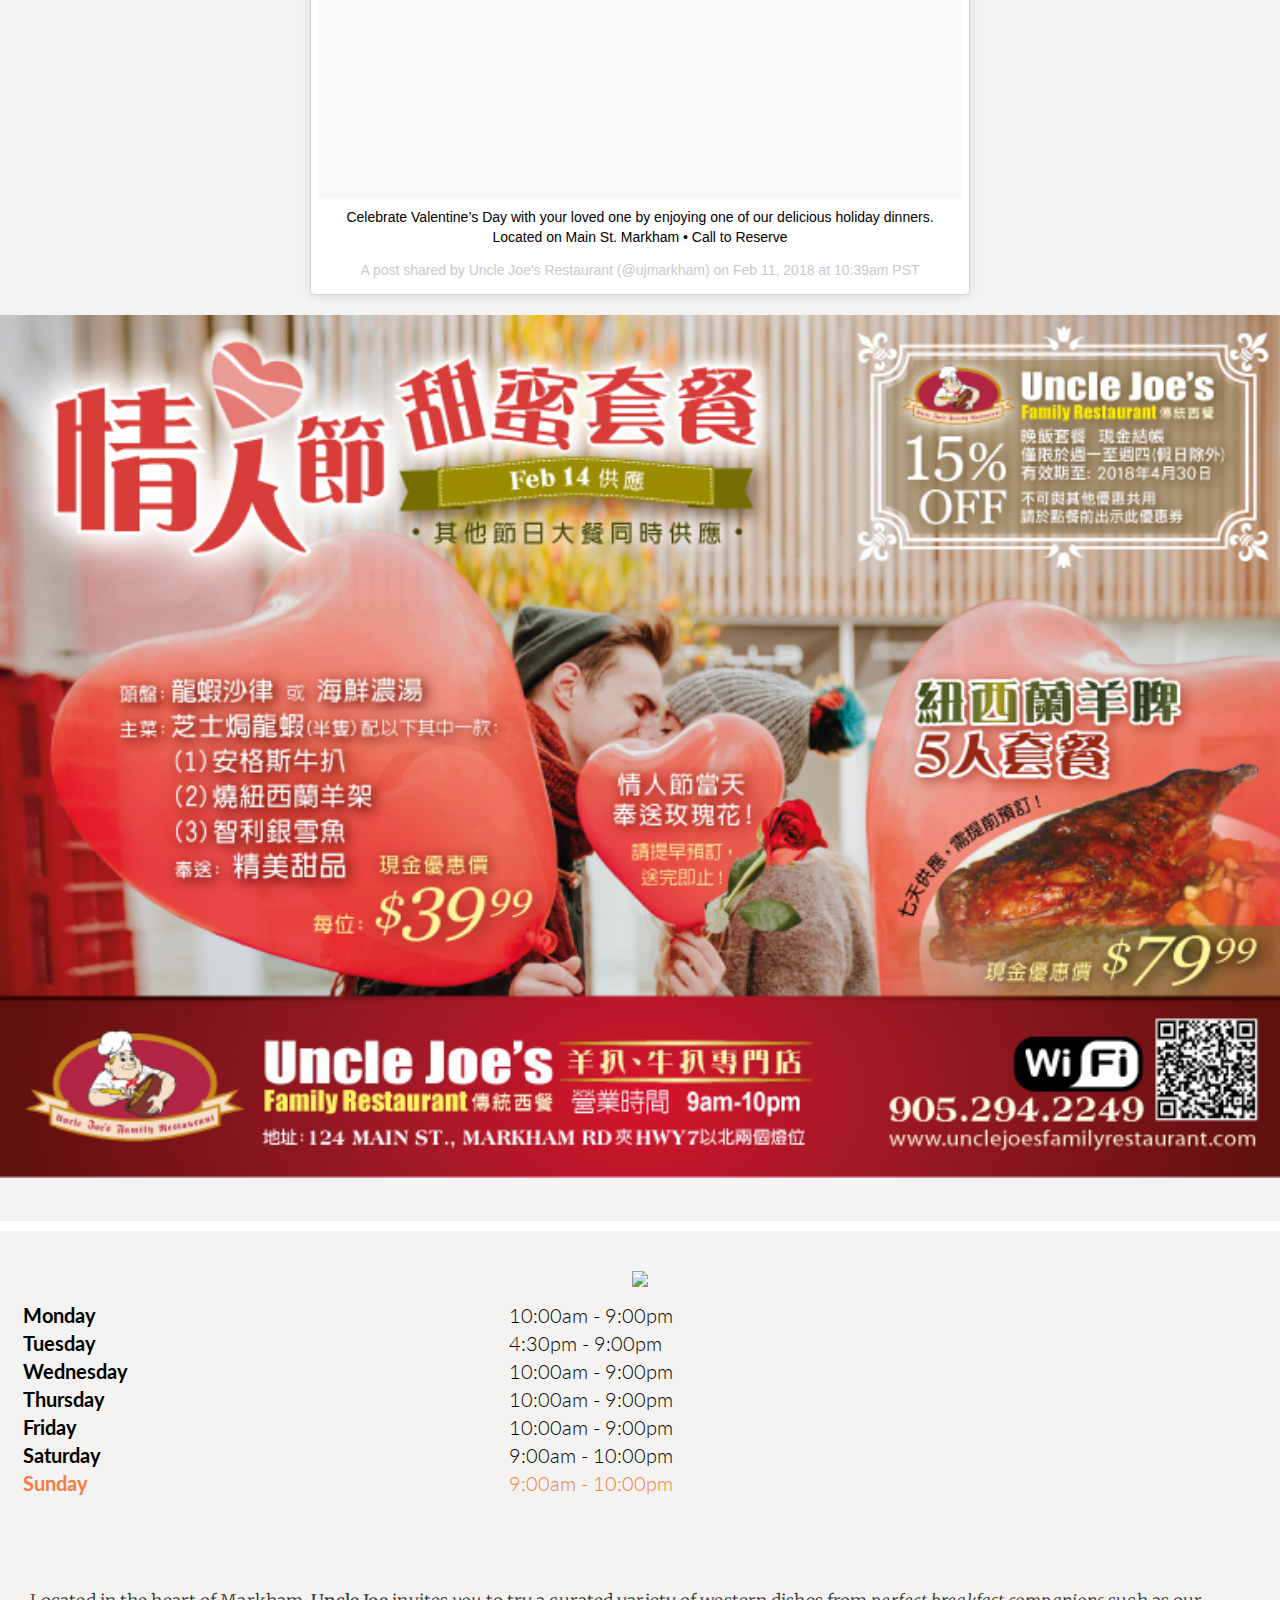
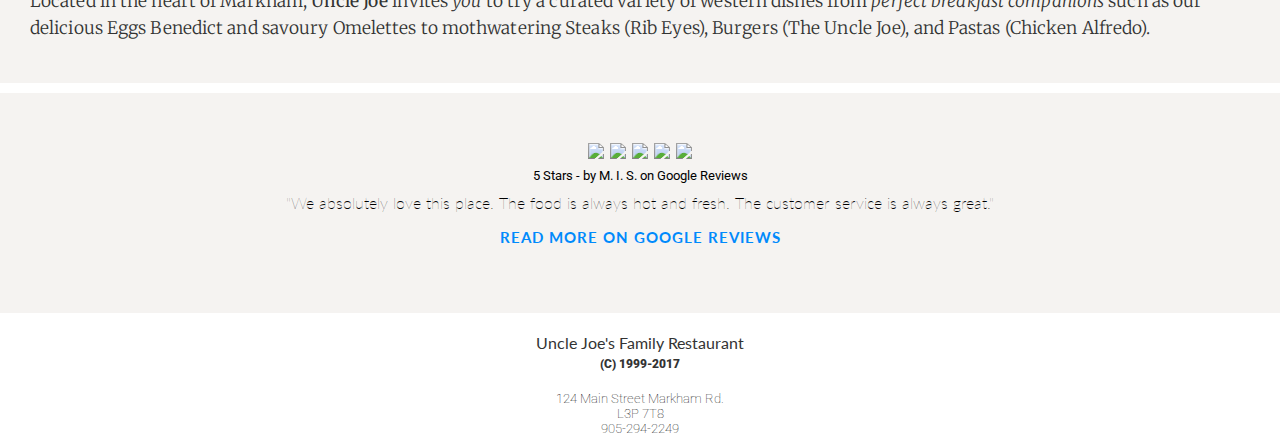
==== commit b52ad91e: "fixed double post" ====
--- a/index.html
+++ b/index.html
@@ -18,7 +18,7 @@
         
         <div class="navigation" id="nav-btn">
             <div class="navigation-btn">
-                <div class="nav-btn-icon"><i class="fa fa-plus fa-2x"></i></div>
+                <div class="nav-btn-icon"><i class="fa fa-bars fa-2x"></i></div>
             </div>
         </div>
         
@@ -141,6 +141,14 @@
                 <a href="http://maps.apple.com/?daddr=Uncle+Joe’s+Family+Restaurant&sll=43.8783547,-79.2634692&z=17&t=s">
                     <div class="pad-btn">
                         MAP 地圖
+                    </div>
+                </a>
+            </div>
+            
+            <div class="pad-btn-full">
+                <a href="/menu.html">
+                    <div class="pad-btn">
+                        MENU 菜单
                     </div>
                 </a>
             </div>
@@ -179,9 +187,16 @@
                 二月十四日情人节，要找一处温馨又浪漫的地方同心爱的情人共渡晚歺!来这里，我们提供多款节日套餐，会让你有意想不过的收获！
             </div>
             
+            <div style="text-align:center;">
+                <div style="display: inline-block;">
+                    <blockquote class="instagram-media" data-instgrm-captioned data-instgrm-permalink="https://www.instagram.com/p/BfERheiHzQU/" data-instgrm-version="8" style=" background:#FFF; border:0; border-radius:3px; box-shadow:0 0 1px 0 rgba(0,0,0,0.5),0 1px 10px 0 rgba(0,0,0,0.15); margin: 1px; max-width:658px; padding:0; width:99.375%; width:-webkit-calc(100% - 2px); width:calc(100% - 2px);"><div style="padding:8px;"> <div style=" background:#F8F8F8; line-height:0; margin-top:40px; padding:50% 0; text-align:center; width:100%;"> <div style=" background:url([data-uri]); display:block; height:44px; margin:0 auto -44px; position:relative; top:-22px; width:44px;"></div></div> <p style=" margin:8px 0 0 0; padding:0 4px;"> <a href="https://www.instagram.com/p/BfERheiHzQU/" style=" color:#000; font-family:Arial,sans-serif; font-size:14px; font-style:normal; font-weight:normal; line-height:17px; text-decoration:none; word-wrap:break-word;" target="_blank">Celebrate Valentine’s Day with your loved one by enjoying one of our delicious holiday dinners. Located on Main St. Markham • Call to Reserve</a></p> <p style=" color:#c9c8cd; font-family:Arial,sans-serif; font-size:14px; line-height:17px; margin-bottom:0; margin-top:8px; overflow:hidden; padding:8px 0 7px; text-align:center; text-overflow:ellipsis; white-space:nowrap;">A post shared by <a href="https://www.instagram.com/ujmarkham/" style=" color:#c9c8cd; font-family:Arial,sans-serif; font-size:14px; font-style:normal; font-weight:normal; line-height:17px;" target="_blank"> Uncle Joe&#39;s Restaurant</a> (@ujmarkham) on <time style=" font-family:Arial,sans-serif; font-size:14px; line-height:17px;" datetime="2018-02-11T18:39:33+00:00">Feb 11, 2018 at 10:39am PST</time></p></div></blockquote> <script async defer src="//platform.instagram.com/en_US/embeds.js"></script>
+                </div>
+            </div>
+            
             <a href="annual-specials/2018-valentines.jpg">
                 <img src="annual-specials/2018-valentines.jpg" style="width: 100%; padding-top: 20px;">
             </a>
+            
         </div>
         
         <div class="pod pod-bg-cream" style="text-align: center">
@@ -194,7 +209,7 @@
                     </tr>
                     <tr>
                         <th id="day-tue">Tuesday</th>
-                        <th style="font-weight: 300" id="time-tue">OFF</th>
+                        <th style="font-weight: 300" id="time-tue">4:30pm - 9:00pm</th>
                     </tr>
                     <tr>
                         <th id="day-wed">Wednesday</th>
